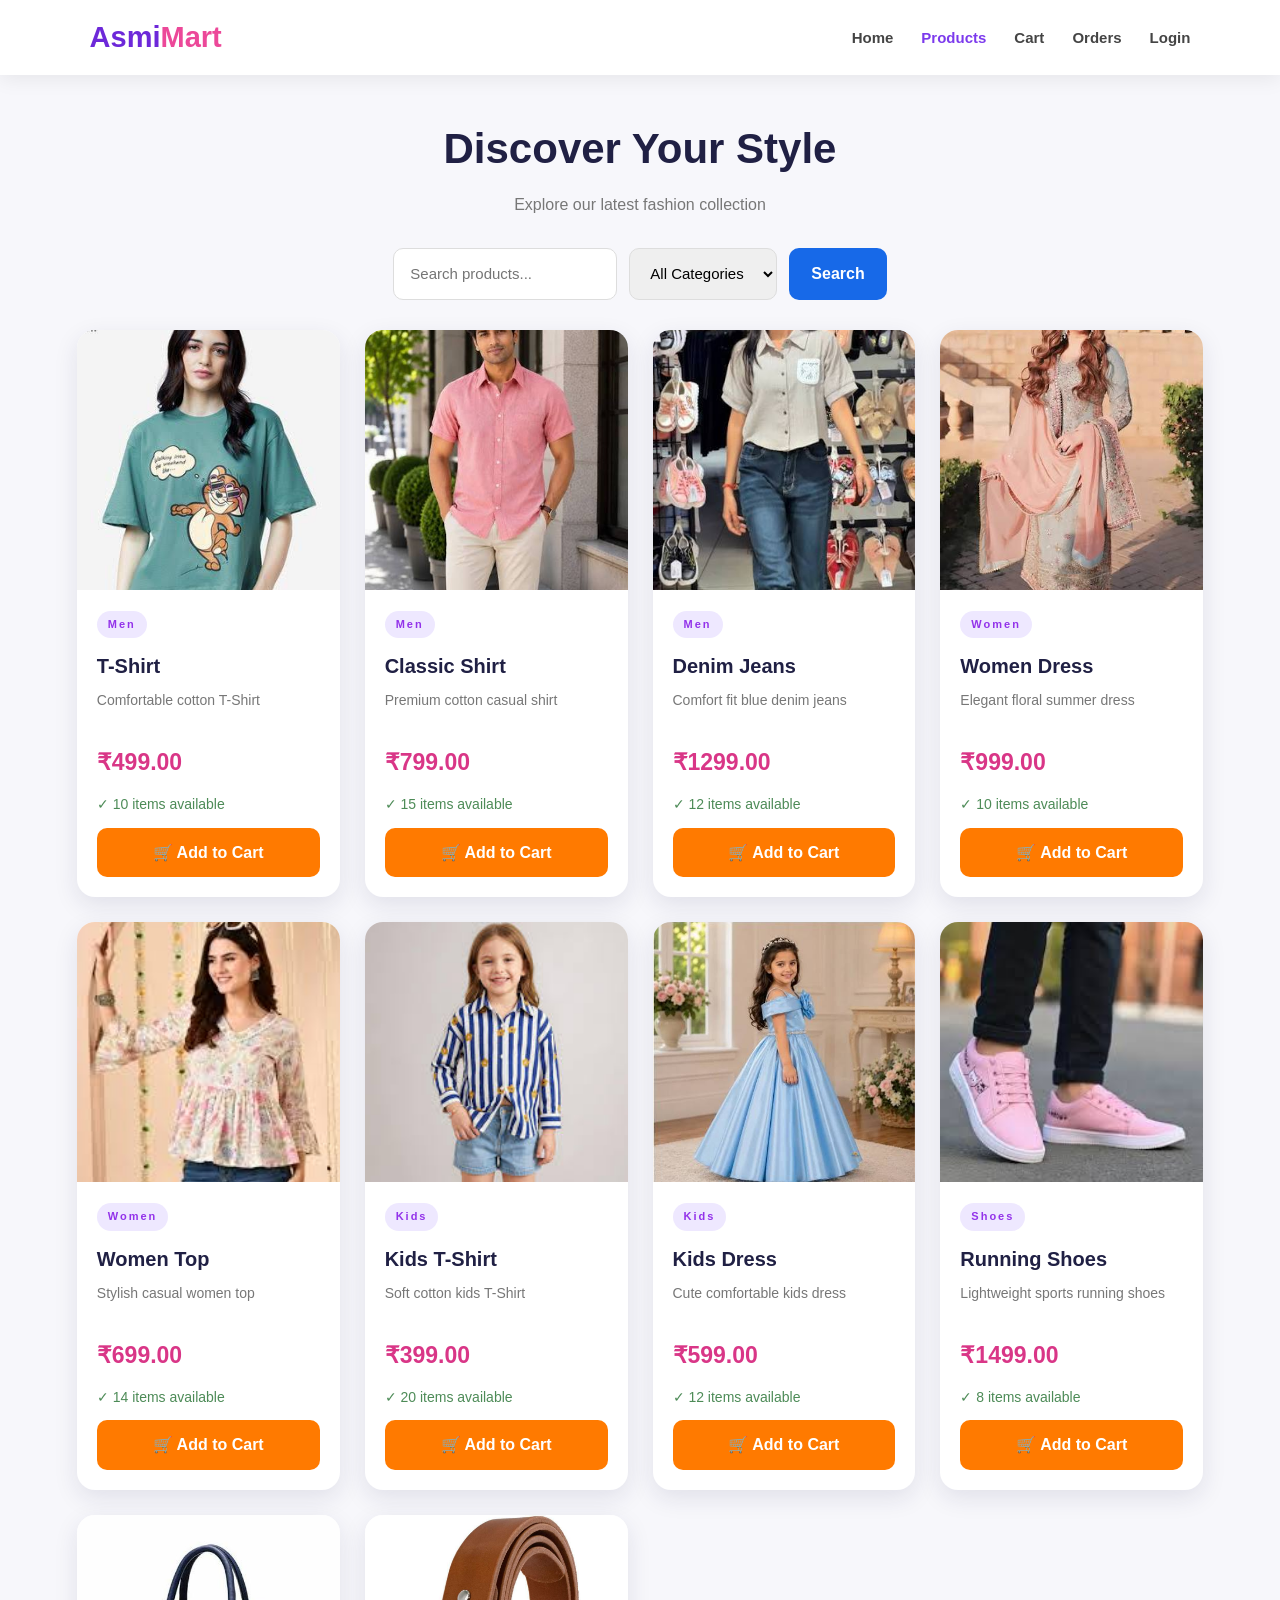
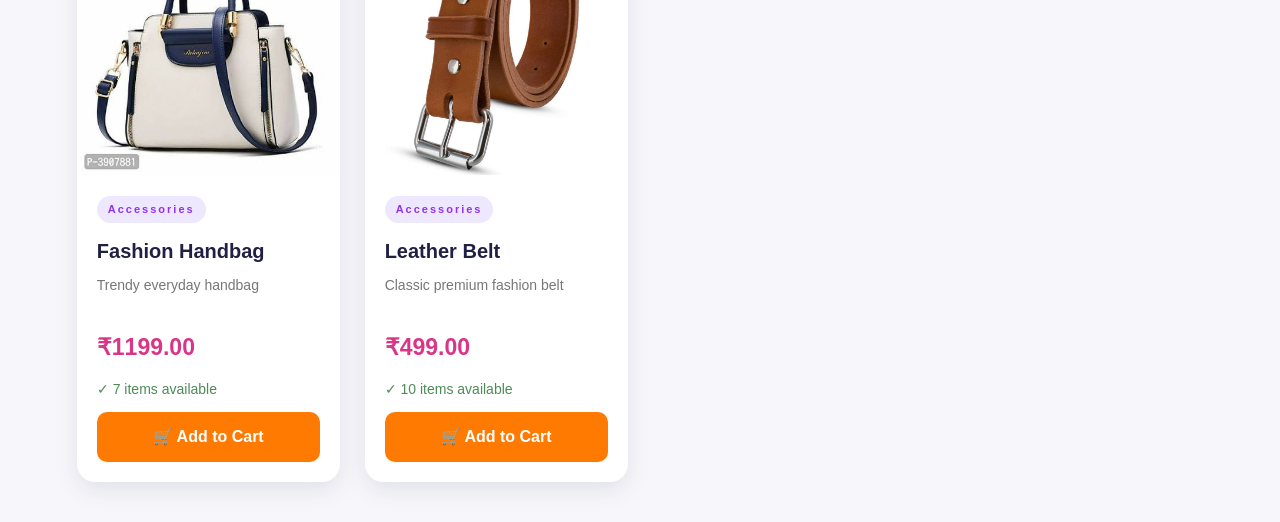
==== frontend/products.html @ b68ec271 "Initial capstone project" ====
<!DOCTYPE html>
<html lang="en">
<head>
<meta charset="UTF-8">
<meta name="viewport" content="width=device-width,initial-scale=1.0">
<title>AsmiMart - Products</title>
<link rel="stylesheet" href="style.css">
<link rel="stylesheet" href="ui/theme.css">

<style>
.shop-page{padding:40px 6%;background:#f7f7fb;min-height:100vh}
.shop-title{text-align:center;margin-bottom:30px}
.shop-title h1{font-size:42px;margin:0 0 10px;color:#202044}
.shop-title p{color:#777}
.filters{display:flex;justify-content:center;gap:12px;flex-wrap:wrap;margin-bottom:30px}
.filters input,.filters select{padding:13px 16px;border:1px solid #ddd;border-radius:10px;font-size:15px}
.filters button{padding:13px 22px;border:0;border-radius:10px;background:#1769e8;color:white;font-weight:bold;cursor:pointer}
.product-grid{display:grid;grid-template-columns:repeat(auto-fit,minmax(240px,1fr));gap:25px}
.product-card{background:white;border-radius:18px;overflow:hidden;box-shadow:0 8px 25px rgba(30,30,80,.1);transition:.25s}
.product-card:hover{transform:translateY(-5px)}
.product-img{height:260px;background:#f0f1f6;display:flex;align-items:center;justify-content:center;overflow:hidden}
.product-img img{width:100%;height:100%;object-fit:cover}
.product-info{padding:20px}
.badge{display:inline-block;padding:5px 11px;border-radius:20px;background:#eee8ff;color:#7048d8;font-size:12px;font-weight:bold}
.product-info h3{margin:12px 0 7px;color:#202044;font-size:20px}
.product-info p{color:#777;font-size:14px;min-height:40px}
.price{font-size:23px;font-weight:bold;color:#d93687;margin:12px 0}
.stock{color:#4d8b57;font-size:14px;margin-bottom:12px}
.cart-btn{width:100%;padding:12px;border:0;border-radius:10px;background:#ff7a00;color:white;font-weight:bold;cursor:pointer}
.cart-btn:hover{background:#e96800}
</style>
</head>

<body>

<header class="main-header">
<div class="logo">Asmi<span>Mart</span></div>

<nav class="main-nav">
<a href="home.html">Home</a>
<a href="products.html" class="active">Products</a>
<a href="cart.html">Cart</a>
<a href="orders.html">Orders</a>
<a href="index.html">Login</a>
</nav>
</header>

<main class="shop-page">

<div class="shop-title">
<h1>Discover Your Style</h1>
<p>Explore our latest fashion collection</p>
</div>

<div class="filters">
<input type="text" id="searchBox" placeholder="Search products..." onkeyup="filterProducts()">

<select id="categoryBox" onchange="filterProducts()">
<option value="">All Categories</option>
<option value="Men">Men</option>
<option value="Women">Women</option>
<option value="Kids">Kids</option>
<option value="Shoes">Shoes</option>
<option value="Accessories">Accessories</option>
</select>

<button onclick="filterProducts()">Search</button>
</div>

<div class="product-grid">

<div class="product-card" data-name="T-Shirt" data-category="Men">
<div class="product-img">
<img src="images/tshirt.png" alt="T-Shirt">
</div>
<div class="product-info">
<span class="badge">Men</span>
<h3>T-Shirt</h3>
<p>Comfortable cotton T-Shirt</p>
<div class="price">₹499.00</div>
<div class="stock">✓ 10 items available</div>
<form method="post" action="http://localhost:8080/fashionstore-backend/cart">
<input type="hidden" name="action" value="add">
<input type="hidden" name="productId" value="2">
<input type="hidden" name="quantity" value="1">
<button class="cart-btn" type="submit">🛒 Add to Cart</button>
</form>
</div>
</div>

<div class="product-card" data-name="Classic Shirt" data-category="Men">
<div class="product-img">
<img src="images/shirt.png" alt="Classic Shirt">
</div>
<div class="product-info">
<span class="badge">Men</span>
<h3>Classic Shirt</h3>
<p>Premium cotton casual shirt</p>
<div class="price">₹799.00</div>
<div class="stock">✓ 15 items available</div>
<form method="post" action="http://localhost:8080/fashionstore-backend/cart">
<input type="hidden" name="action" value="add">
<input type="hidden" name="productId" value="5">
<input type="hidden" name="quantity" value="1">
<button class="cart-btn" type="submit">🛒 Add to Cart</button>
</form>
</div>
</div>

<div class="product-card" data-name="Denim Jeans" data-category="Men">
<div class="product-img">
<img src="images/jeans.png" alt="Denim Jeans">
</div>
<div class="product-info">
<span class="badge">Men</span>
<h3>Denim Jeans</h3>
<p>Comfort fit blue denim jeans</p>
<div class="price">₹1299.00</div>
<div class="stock">✓ 12 items available</div>
<form method="post" action="http://localhost:8080/fashionstore-backend/cart">
<input type="hidden" name="action" value="add">
<input type="hidden" name="productId" value="6">
<input type="hidden" name="quantity" value="1">
<button class="cart-btn" type="submit">🛒 Add to Cart</button>
</form>
</div>
</div>

<div class="product-card" data-name="Women Dress" data-category="Women">
<div class="product-img">
<img src="images/womendress.png" alt="Women Dress">
</div>
<div class="product-info">
<span class="badge">Women</span>
<h3>Women Dress</h3>
<p>Elegant floral summer dress</p>
<div class="price">₹999.00</div>
<div class="stock">✓ 10 items available</div>
<form method="post" action="http://localhost:8080/fashionstore-backend/cart">
<input type="hidden" name="action" value="add">
<input type="hidden" name="productId" value="7">
<input type="hidden" name="quantity" value="1">
<button class="cart-btn" type="submit">🛒 Add to Cart</button>
</form>
</div>
</div>

<div class="product-card" data-name="Women Top" data-category="Women">
<div class="product-img">
<img src="images/womentop.png" alt="Women Top">
</div>
<div class="product-info">
<span class="badge">Women</span>
<h3>Women Top</h3>
<p>Stylish casual women top</p>
<div class="price">₹699.00</div>
<div class="stock">✓ 14 items available</div>
<form method="post" action="http://localhost:8080/fashionstore-backend/cart">
<input type="hidden" name="action" value="add">
<input type="hidden" name="productId" value="8">
<input type="hidden" name="quantity" value="1">
<button class="cart-btn" type="submit">🛒 Add to Cart</button>
</form>
</div>
</div>

<div class="product-card" data-name="Kids T-Shirt" data-category="Kids">
<div class="product-img">
<img src="images/kidstshirt.png" alt="Kids T-Shirt">
</div>
<div class="product-info">
<span class="badge">Kids</span>
<h3>Kids T-Shirt</h3>
<p>Soft cotton kids T-Shirt</p>
<div class="price">₹399.00</div>
<div class="stock">✓ 20 items available</div>
<form method="post" action="http://localhost:8080/fashionstore-backend/cart">
<input type="hidden" name="action" value="add">
<input type="hidden" name="productId" value="9">
<input type="hidden" name="quantity" value="1">
<button class="cart-btn" type="submit">🛒 Add to Cart</button>
</form>
</div>
</div>

<div class="product-card" data-name="Kids Dress" data-category="Kids">
<div class="product-img">
<img src="images/kidsdress.png" alt="Kids Dress">
</div>
<div class="product-info">
<span class="badge">Kids</span>
<h3>Kids Dress</h3>
<p>Cute comfortable kids dress</p>
<div class="price">₹599.00</div>
<div class="stock">✓ 12 items available</div>
<form method="post" action="http://localhost:8080/fashionstore-backend/cart">
<input type="hidden" name="action" value="add">
<input type="hidden" name="productId" value="10">
<input type="hidden" name="quantity" value="1">
<button class="cart-btn" type="submit">🛒 Add to Cart</button>
</form>
</div>
</div>

<div class="product-card" data-name="Running Shoes" data-category="Shoes">
<div class="product-img">
<img src="images/shoes.png" alt="Running Shoes">
</div>
<div class="product-info">
<span class="badge">Shoes</span>
<h3>Running Shoes</h3>
<p>Lightweight sports running shoes</p>
<div class="price">₹1499.00</div>
<div class="stock">✓ 8 items available</div>
<form method="post" action="http://localhost:8080/fashionstore-backend/cart">
<input type="hidden" name="action" value="add">
<input type="hidden" name="productId" value="11">
<input type="hidden" name="quantity" value="1">
<button class="cart-btn" type="submit">🛒 Add to Cart</button>
</form>
</div>
</div>

<div class="product-card" data-name="Fashion Handbag" data-category="Accessories">
<div class="product-img">
<img src="images/handbag.png" alt="Fashion Handbag">
</div>
<div class="product-info">
<span class="badge">Accessories</span>
<h3>Fashion Handbag</h3>
<p>Trendy everyday handbag</p>
<div class="price">₹1199.00</div>
<div class="stock">✓ 7 items available</div>
<form method="post" action="http://localhost:8080/fashionstore-backend/cart">
<input type="hidden" name="action" value="add">
<input type="hidden" name="productId" value="12">
<input type="hidden" name="quantity" value="1">
<button class="cart-btn" type="submit">🛒 Add to Cart</button>
</form>
</div>
</div>

<div class="product-card" data-name="Leather Belt" data-category="Accessories">
<div class="product-img">
<img src="images/belt.png" alt="Leather Belt">
</div>
<div class="product-info">
<span class="badge">Accessories</span>
<h3>Leather Belt</h3>
<p>Classic premium fashion belt</p>
<div class="price">₹499.00</div>
<div class="stock">✓ 10 items available</div>
<form method="post" action="http://localhost:8080/fashionstore-backend/cart">
<input type="hidden" name="action" value="add">
<input type="hidden" name="productId" value="13">
<input type="hidden" name="quantity" value="1">
<button class="cart-btn" type="submit">🛒 Add to Cart</button>
</form>
</div>
</div>

</div>
</main>
<script>
function filterProducts(){
    let s=document.getElementById("searchBox").value.toLowerCase();
    let c=document.getElementById("categoryBox").value;

    document.querySelectorAll(".product-card").forEach(card=>{
        let name=card.dataset.name.toLowerCase();
        let cat=card.dataset.category;

        card.style.display=
            name.includes(s) && (!c || cat===c)
            ? "block" : "none";
    });
}

window.onload=function(){
    let c=new URLSearchParams(location.search).get("category");

    if(c){
        document.getElementById("categoryBox").value=c;
        filterProducts();
    }
};
</script>


</body>
</html>
---- frontend/style.css ----
*{margin:0;padding:0;box-sizing:border-box}
html{scroll-behavior:smooth}
body{font-family:"Segoe UI",Arial,sans-serif;color:#222;background:#f8f7fc;line-height:1.6}
a{text-decoration:none}
button,input,select,textarea{font-family:inherit}

.asmi-login-page{min-height:100vh;display:flex;align-items:center;justify-content:center;padding:25px;background:linear-gradient(135deg,#f4f1ff,#fff1f8)}
.asmi-login-wrapper{width:100%;max-width:1100px;min-height:650px;display:flex;background:#fff;border-radius:30px;overflow:hidden;box-shadow:0 25px 70px rgba(65,35,100,.16)}
.asmi-login-section{width:50%;padding:55px 65px;display:flex;flex-direction:column;justify-content:center;background:#fff}
.asmi-login-logo{font-size:34px;font-weight:800;color:#6d28d9;margin-bottom:18px}
.asmi-login-logo span{color:#ec4899}
.asmi-login-title{font-size:34px;color:#222;margin-bottom:5px}
.asmi-login-subtitle{color:#999;font-size:14px;margin-bottom:25px}
.asmi-google-button{width:100%;height:48px;border:1px solid #e5e5e5;border-radius:8px;background:#fff;color:#444;font-size:14px;font-weight:600;display:flex;align-items:center;justify-content:center;gap:12px;cursor:pointer}
.asmi-google-button:hover{background:#fafafa;border-color:#cfc4ff}
.google-letter{color:#4285f4;font-size:20px;font-weight:800}
.asmi-divider{width:100%;display:flex;align-items:center;gap:12px;margin:24px 0}
.asmi-divider span{flex:1;height:1px;background:#eee}
.asmi-divider p{color:#aaa;font-size:12px}
.asmi-login-form{width:100%}
.asmi-login-form>label{display:block;color:#444;font-size:13px;font-weight:600;margin-top:15px;margin-bottom:7px}
.asmi-login-form>input{width:100%;height:48px;padding:12px 15px;border:1px solid #e4dfeb;border-radius:8px;background:#fafafa;outline:none;font-size:14px}
.asmi-login-form>input:focus{background:#fff;border-color:#8b5cf6;box-shadow:0 0 0 3px rgba(139,92,246,.1)}
.asmi-login-options{display:flex;align-items:center;justify-content:space-between;margin-top:15px;font-size:12px}
.remember-option{display:flex;align-items:center;gap:7px;color:#888;cursor:pointer}
.remember-option input{width:15px;height:15px;accent-color:#6d28d9}
.forgot-password{color:#6d28d9;font-weight:600}
.forgot-password:hover{color:#ec4899}
.asmi-login-button{width:100%;height:50px;margin-top:25px;border:0;border-radius:9px;background:linear-gradient(90deg,#635bff,#8b5cf6);color:#fff;font-size:15px;font-weight:700;cursor:pointer;box-shadow:0 8px 20px rgba(99,91,255,.25);transition:.3s}
.asmi-login-button:hover{transform:translateY(-2px)}
.asmi-register-text{text-align:center;color:#999;font-size:13px;margin-top:22px}
.asmi-register-text a{color:#6d28d9;font-weight:700}
.asmi-register-text a:hover{color:#ec4899}

.asmi-login-art{width:50%;position:relative;overflow:hidden;background:linear-gradient(145deg,#fff,#faf8ff);display:flex;align-items:center;justify-content:center}
.art-shape{position:absolute;opacity:.9}
.shape-purple-top{width:190px;height:190px;top:-75px;left:-65px;border-radius:0 0 100% 0;background:#b9aaf4}
.shape-pink-top{width:100px;height:100px;top:40px;right:80px;border-radius:50%;background:#e5a5ec}
.shape-orange-top{width:150px;height:150px;top:-60px;right:-30px;border-radius:50%;background:#ff9a76}
.shape-purple-right{width:120px;height:150px;top:130px;right:-45px;border-radius:70% 0 0 70%;background:#c5b1ec}
.shape-pink-bottom{width:120px;height:215px;bottom:-45px;left:75px;border-radius:60% 40% 40% 60%;background:linear-gradient(150deg,#ff8bae,#ee3b68);transform:rotate(-15deg)}
.shape-blue-bottom{width:170px;height:105px;bottom:5px;left:210px;border-radius:60% 40% 60% 40%;background:#76cedd;transform:rotate(-35deg)}
.art-dots{position:absolute;width:110px;height:80px;right:100px;top:220px;background-image:radial-gradient(#d8d8d8 1.5px,transparent 1.5px);background-size:10px 10px}
.asmi-art-content{position:relative;z-index:5;max-width:430px;padding:20px;text-align:center}
.art-small-title{color:#8b5cf6;font-size:13px;font-weight:800;letter-spacing:4px;margin-bottom:18px}
.asmi-art-content h2{color:#19151f;font-size:42px;line-height:1.15;font-weight:700;margin-bottom:20px}
.asmi-art-content h2 span{color:#ec4899}
.art-description{color:#888;font-size:15px;line-height:1.7}
.mini-fashion-card{position:absolute;z-index:6;right:45px;bottom:55px;width:125px;height:155px;border-radius:20px;background:linear-gradient(145deg,#6d28d9,#ec4899);color:#fff;display:flex;flex-direction:column;align-items:center;justify-content:center;transform:rotate(8deg);box-shadow:0 15px 30px rgba(70,40,120,.22)}
.mini-fashion-card span{font-size:10px;letter-spacing:3px}
.mini-fashion-card strong{font-size:24px}
.mini-fashion-card small{font-size:9px;letter-spacing:2px}

.main-header{width:100%;min-height:75px;padding:0 7%;background:#fff;display:flex;align-items:center;justify-content:space-between;position:sticky;top:0;z-index:1000;box-shadow:0 3px 20px rgba(0,0,0,.08)}
.main-header .logo{font-size:29px;font-weight:800;color:#6d28d9}
.main-header .logo span{color:#ec4899}
.main-nav{display:flex;align-items:center;gap:28px}
.main-nav a{color:#444;font-size:15px;font-weight:600}
.main-nav a:hover,.main-nav a.active{color:#7c3aed}

.hero-section{min-height:570px;padding:70px 8%;display:flex;align-items:center;justify-content:space-between;background:linear-gradient(135deg,#f3e8ff,#fce7f3);overflow:hidden}
.hero-content{width:52%;max-width:650px}
.hero-small-title{color:#9333ea;font-size:13px;font-weight:800;letter-spacing:3px;margin-bottom:18px}
.hero-content h1{color:#241438;font-size:58px;line-height:1.08;margin-bottom:22px}
.hero-content h1 span{display:block;color:#8b5cf6}
.hero-description{max-width:550px;color:#666;font-size:18px;line-height:1.7;margin-bottom:30px}
.hero-button{display:inline-block;padding:14px 32px;border-radius:30px;background:linear-gradient(135deg,#6d28d9,#ec4899);color:#fff;font-weight:700;box-shadow:0 8px 20px rgba(109,40,217,.25)}
.hero-button:hover{transform:translateY(-3px)}

.hero-fashion{width:42%;min-height:400px;position:relative;display:flex;align-items:center;justify-content:center}
.fashion-circle{position:absolute;border-radius:50%}
.circle-one{width:350px;height:350px;right:30px;background:#ddd6fe}
.circle-two{width:230px;height:230px;left:30px;bottom:20px;background:#fbcfe8}
.fashion-card{position:relative;z-index:2;width:260px;height:330px;border-radius:25px;background:linear-gradient(160deg,#6d28d9,#ec4899);display:flex;flex-direction:column;align-items:center;justify-content:center;color:#fff;box-shadow:0 25px 50px rgba(70,40,120,.25);transform:rotate(5deg)}
.fashion-card span{font-size:25px;letter-spacing:6px}
.fashion-card strong{font-size:42px}
.fashion-card small{margin-top:18px;letter-spacing:3px}

.section-heading{text-align:center;margin-bottom:40px}
.section-heading p{color:#9333ea;font-size:12px;font-weight:800;letter-spacing:3px;margin-bottom:8px}
.section-heading h2{color:#27163b;font-size:36px;margin-bottom:8px}
.section-heading span{color:#777;font-size:15px}

.category-section{padding:80px 7%;background:#fff}
.category-grid{max-width:1150px;margin:auto;display:grid;grid-template-columns:repeat(3,1fr);gap:25px}
.category-card{min-height:260px;padding:30px;border-radius:22px;background:#faf9ff;border:1px solid #eee8ff;transition:.3s}
.category-card:hover{transform:translateY(-7px);box-shadow:0 15px 35px rgba(50,30,90,.12)}
.category-icon{width:55px;height:55px;border-radius:15px;display:flex;align-items:center;justify-content:center;background:linear-gradient(135deg,#6d28d9,#ec4899);color:#fff;font-size:22px;font-weight:800;margin-bottom:25px}
.category-card h3{color:#30203f;font-size:21px;margin-bottom:8px}
.category-card p{color:#777;margin-bottom:18px}
.category-card a{color:#7c3aed;font-weight:700}

.featured-section{padding:80px 7%;background:#f8f7fc}
.featured-grid{max-width:1150px;margin:auto;display:grid;grid-template-columns:repeat(3,1fr);gap:25px}
.featured-card{background:#fff;border-radius:20px;overflow:hidden;box-shadow:0 8px 25px rgba(50,30,90,.07);transition:.3s}
.featured-card:hover{transform:translateY(-6px)}
.product-placeholder{height:230px;display:flex;align-items:center;justify-content:center;font-size:90px;background:linear-gradient(135deg,#ede9fe,#fce7f3)}
.product-info{padding:25px}
.product-info span{color:#9333ea;font-size:11px;font-weight:800;letter-spacing:2px}
.product-info h3{color:#2d1b3d;font-size:21px;margin:8px 0}
.product-info p{color:#777;margin-bottom:15px}
.product-info a{color:#7c3aed;font-weight:700}

.offer-section{margin:30px 7%;padding:65px;border-radius:25px;background:linear-gradient(135deg,#5b21b6,#db2777);color:#fff;text-align:center}
.offer-content p{font-size:12px;font-weight:800;letter-spacing:3px;margin-bottom:12px}
.offer-content h2{color:#fff;font-size:38px;margin-bottom:12px}
.offer-content span{display:block;color:rgba(255,255,255,.9);margin-bottom:25px}
.offer-button{display:inline-block;padding:12px 27px;border-radius:25px;background:#fff;color:#6d28d9;font-weight:700}

.quick-section{padding:70px 7%;display:grid;grid-template-columns:repeat(4,1fr);gap:20px;background:#fff}
.quick-card{padding:25px;border-radius:16px;background:#faf9ff;border:1px solid #eee8ff}
.quick-card h3{color:#6d28d9;font-size:17px;margin-bottom:8px}
.quick-card p{color:#777;font-size:14px}
.quick-card a{display:inline-block;margin-top:10px;color:#ec4899;font-weight:700;font-size:13px}

.main-footer{background:#21152f;color:#fff;padding:50px 7% 25px}
.footer-brand h2{color:#fff;font-size:28px;margin-bottom:8px}
.footer-brand h2 span{color:#ec4899}
.footer-brand p{color:#cfc6d8}
.footer-links{display:flex;gap:25px;margin:30px 0}
.footer-links a{color:#ddd;font-size:14px}
.footer-bottom{border-top:1px solid #40334b;padding-top:20px;color:#aaa;font-size:13px}

@media(max-width:900px){
.asmi-login-wrapper{max-width:760px}
.asmi-login-section{padding:45px}
.hero-section{padding:55px 6%}
.hero-content h1{font-size:44px}
.category-grid,.featured-grid{grid-template-columns:1fr 1fr}
.quick-section{grid-template-columns:1fr 1fr}
}

@media(max-width:650px){
.asmi-login-page{padding:15px}
.asmi-login-wrapper{flex-direction:column;min-height:auto}
.asmi-login-section,.asmi-login-art{width:100%}
.asmi-login-section{padding:35px 25px}
.asmi-login-art{min-height:430px}
.asmi-art-content h2{font-size:32px}
.main-header{padding:18px;flex-direction:column;gap:15px}
.main-nav{flex-wrap:wrap;justify-content:center;gap:12px}
.hero-section{min-height:auto;flex-direction:column;text-align:center;padding:55px 20px}
.hero-content{width:100%}
.hero-content h1{font-size:38px}
.hero-description{font-size:16px}
.hero-fashion{width:100%;margin-top:40px}
.category-grid,.featured-grid,.quick-section{grid-template-columns:1fr}
.category-section,.featured-section{padding:60px 20px}
.offer-section{margin:20px;padding:45px 20px}
.offer-content h2{font-size:30px}
.footer-links{flex-wrap:wrap}
}
---- frontend/ui/theme.css ----
:root{
--primary:#7c3aed;
--secondary:#ec4899;
--accent:#f97316;
--dark:#18181b;
--text:#27272a;
--muted:#71717a;
--light:#fafafa;
--white:#ffffff;
--border:#e4e4e7;
--shadow:0 10px 30px rgba(0,0,0,.08);
--radius:16px;
}

*{
box-sizing:border-box;
margin:0;
padding:0;
}

body{
font-family:Arial,Helvetica,sans-serif;
background:var(--light);
color:var(--text);
}

a{
text-decoration:none;
color:inherit;
}

button,
input,
select,
textarea{
font:inherit;
}

button{
cursor:pointer;
border:0;
}

.asmi-container{
width:min(1200px,92%);
margin:auto;
}

.asmi-header{
background:var(--white);
border-bottom:1px solid var(--border);
position:sticky;
top:0;
z-index:100;
}

.asmi-nav{
min-height:72px;
display:flex;
align-items:center;
justify-content:space-between;
gap:25px;
}

.asmi-logo{
font-size:28px;
font-weight:800;
color:var(--primary);
}

.asmi-logo span{
color:var(--secondary);
}

.asmi-menu{
display:flex;
align-items:center;
gap:25px;
}

.asmi-menu a{
font-weight:600;
color:var(--text);
transition:.2s;
}

.asmi-menu a:hover{
color:var(--primary);
}

.asmi-btn{
display:inline-flex;
align-items:center;
justify-content:center;
padding:12px 22px;
border-radius:10px;
font-weight:700;
transition:.2s;
}

.asmi-btn-primary{
background:linear-gradient(135deg,var(--primary),var(--secondary));
color:white;
box-shadow:0 6px 18px rgba(124,58,237,.25);
}

.asmi-btn-primary:hover{
transform:translateY(-2px);
}

.asmi-btn-orange{
background:var(--accent);
color:white;
}

.asmi-hero{
padding:80px 0;
background:linear-gradient(135deg,#f5f3ff,#fdf2f8,#fff7ed);
}

.asmi-hero-grid{
display:grid;
grid-template-columns:1.1fr .9fr;
gap:50px;
align-items:center;
}

.asmi-hero h1{
font-size:56px;
line-height:1.05;
margin-bottom:20px;
}

.asmi-hero h1 span{
color:var(--primary);
}

.asmi-hero p{
font-size:18px;
line-height:1.7;
color:var(--muted);
margin-bottom:28px;
}

.asmi-hero-card{
min-height:350px;
border-radius:28px;
background:linear-gradient(135deg,var(--primary),var(--secondary),var(--accent));
display:flex;
align-items:center;
justify-content:center;
color:white;
box-shadow:var(--shadow);
}

.asmi-section{
padding:65px 0;
}

.asmi-section-title{
text-align:center;
margin-bottom:35px;
}

.asmi-section-title h2{
font-size:36px;
margin-bottom:10px;
}

.asmi-section-title p{
color:var(--muted);
}

.asmi-products{
display:grid;
grid-template-columns:repeat(4,1fr);
gap:24px;
}

.asmi-product-card{
background:white;
border:1px solid var(--border);
border-radius:var(--radius);
overflow:hidden;
box-shadow:var(--shadow);
transition:.25s;
}

.asmi-product-card:hover{
transform:translateY(-6px);
}

.asmi-product-image{
height:220px;
background:linear-gradient(135deg,#ede9fe,#fce7f3);
display:flex;
align-items:center;
justify-content:center;
font-size:55px;
}

.asmi-product-info{
padding:20px;
}

.asmi-product-info h3{
font-size:19px;
margin-bottom:8px;
}

.asmi-product-info p{
color:var(--muted);
font-size:14px;
margin-bottom:12px;
}

.asmi-price{
font-size:21px;
font-weight:800;
color:var(--primary);
margin-bottom:15px;
}

.asmi-form-box{
width:min(500px,92%);
margin:50px auto;
background:white;
padding:35px;
border-radius:20px;
box-shadow:var(--shadow);
border:1px solid var(--border);
}

.asmi-form-box h1{
text-align:center;
margin-bottom:25px;
}

.asmi-form-group{
margin-bottom:18px;
}

.asmi-form-group label{
display:block;
font-weight:700;
margin-bottom:7px;
}

.asmi-form-group input,
.asmi-form-group select,
.asmi-form-group textarea{
width:100%;
padding:13px;
border:1px solid var(--border);
border-radius:10px;
outline:none;
}

.asmi-form-group input:focus,
.asmi-form-group select:focus,
.asmi-form-group textarea:focus{
border-color:var(--primary);
box-shadow:0 0 0 3px rgba(124,58,237,.1);
}

.asmi-footer{
background:var(--dark);
color:white;
padding:35px 0;
margin-top:50px;
}

.asmi-footer-content{
display:flex;
justify-content:space-between;
gap:20px;
}

@media(max-width:900px){
.asmi-hero-grid{
grid-template-columns:1fr;
}

.asmi-products{
grid-template-columns:repeat(2,1fr);
}

.asmi-menu{
gap:12px;
}
}

@media(max-width:600px){
.asmi-nav{
flex-direction:column;
padding:18px 0;
}

.asmi-menu{
flex-wrap:wrap;
justify-content:center;
}

.asmi-hero{
padding:55px 0;
}

.asmi-hero h1{
font-size:40px;
}

.asmi-products{
grid-template-columns:1fr;
}

.asmi-footer-content{
flex-direction:column;
}
}
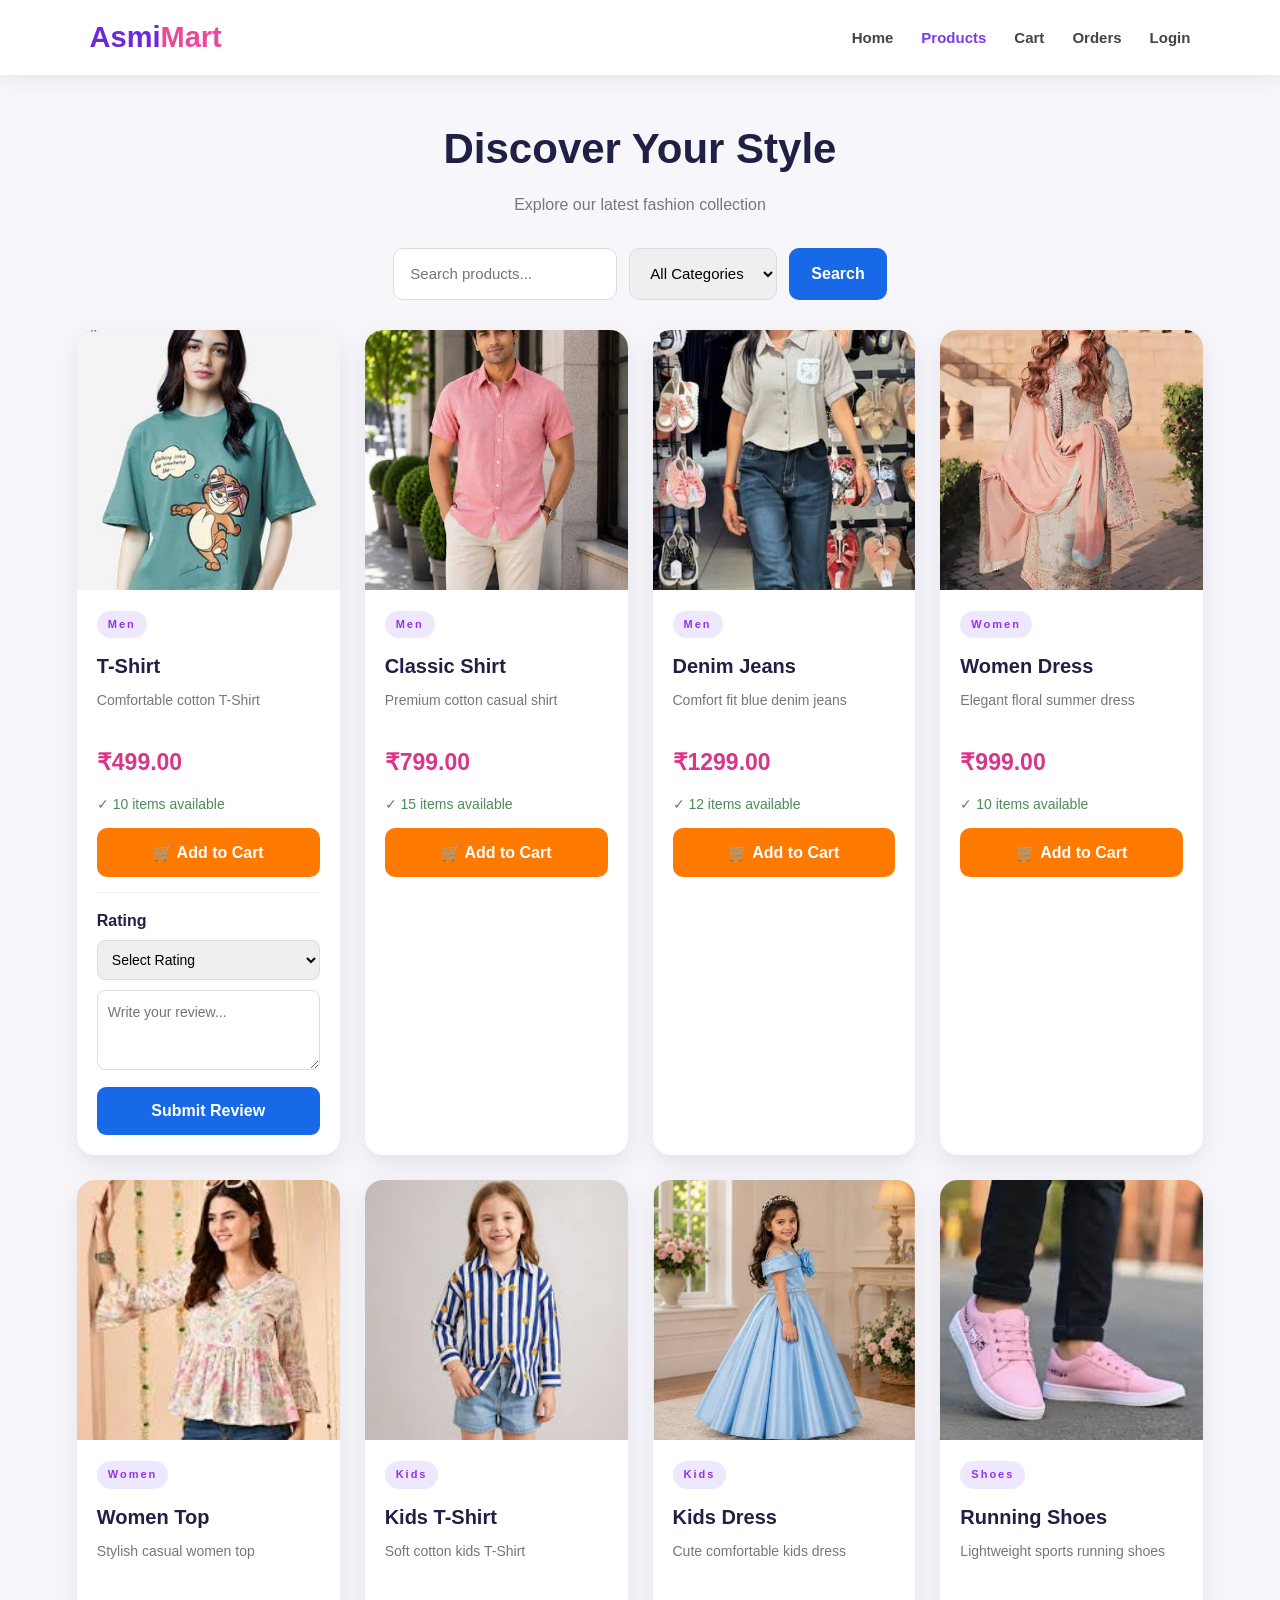
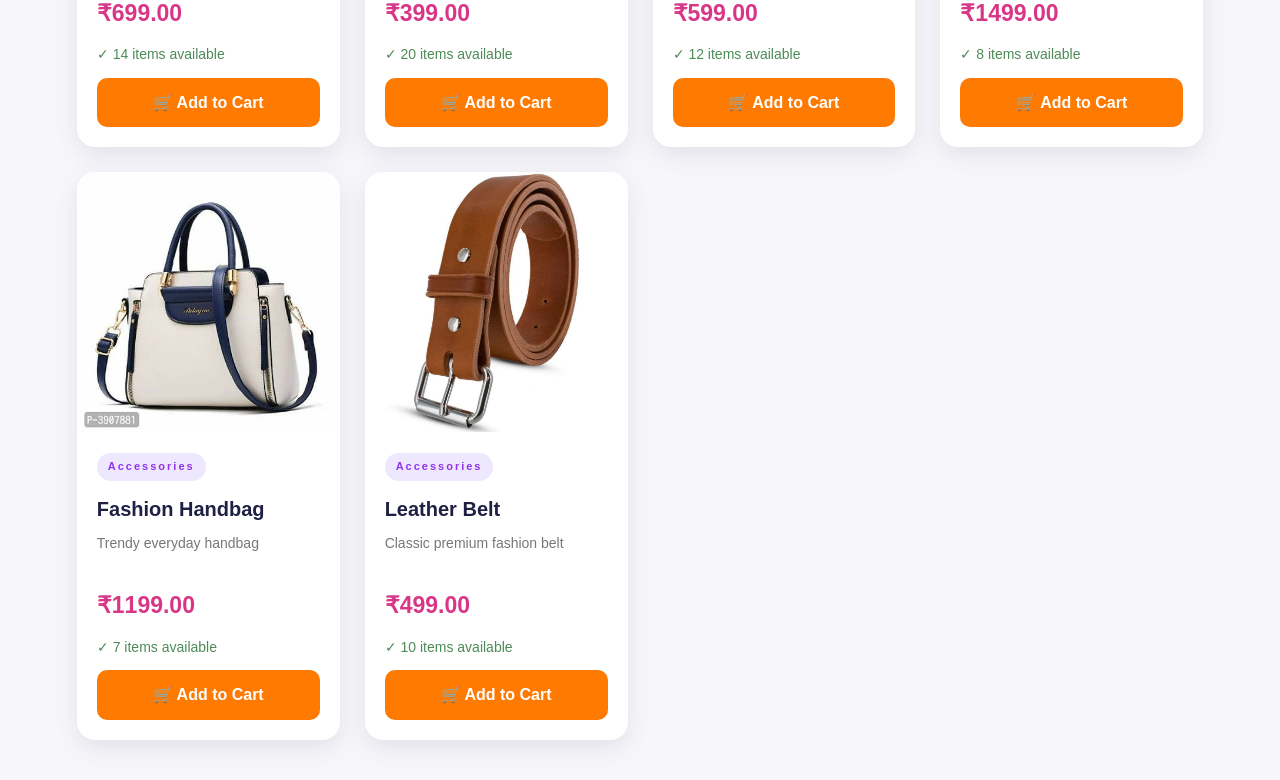
==== commit 8c25a851: "Update product page" ====
--- a/frontend/products.html
+++ b/frontend/products.html
@@ -4,288 +4,1151 @@
 <meta charset="UTF-8">
 <meta name="viewport" content="width=device-width,initial-scale=1.0">
 <title>AsmiMart - Products</title>
+
 <link rel="stylesheet" href="style.css">
 <link rel="stylesheet" href="ui/theme.css">
 
 <style>
-.shop-page{padding:40px 6%;background:#f7f7fb;min-height:100vh}
-.shop-title{text-align:center;margin-bottom:30px}
-.shop-title h1{font-size:42px;margin:0 0 10px;color:#202044}
-.shop-title p{color:#777}
-.filters{display:flex;justify-content:center;gap:12px;flex-wrap:wrap;margin-bottom:30px}
-.filters input,.filters select{padding:13px 16px;border:1px solid #ddd;border-radius:10px;font-size:15px}
-.filters button{padding:13px 22px;border:0;border-radius:10px;background:#1769e8;color:white;font-weight:bold;cursor:pointer}
-.product-grid{display:grid;grid-template-columns:repeat(auto-fit,minmax(240px,1fr));gap:25px}
-.product-card{background:white;border-radius:18px;overflow:hidden;box-shadow:0 8px 25px rgba(30,30,80,.1);transition:.25s}
-.product-card:hover{transform:translateY(-5px)}
-.product-img{height:260px;background:#f0f1f6;display:flex;align-items:center;justify-content:center;overflow:hidden}
-.product-img img{width:100%;height:100%;object-fit:cover}
-.product-info{padding:20px}
-.badge{display:inline-block;padding:5px 11px;border-radius:20px;background:#eee8ff;color:#7048d8;font-size:12px;font-weight:bold}
-.product-info h3{margin:12px 0 7px;color:#202044;font-size:20px}
-.product-info p{color:#777;font-size:14px;min-height:40px}
-.price{font-size:23px;font-weight:bold;color:#d93687;margin:12px 0}
-.stock{color:#4d8b57;font-size:14px;margin-bottom:12px}
-.cart-btn{width:100%;padding:12px;border:0;border-radius:10px;background:#ff7a00;color:white;font-weight:bold;cursor:pointer}
-.cart-btn:hover{background:#e96800}
+.shop-page{
+    padding:40px 6%;
+    background:#f7f7fb;
+    min-height:100vh
+}
+
+.shop-title{
+    text-align:center;
+    margin-bottom:30px
+}
+
+.shop-title h1{
+    font-size:42px;
+    margin:0 0 10px;
+    color:#202044
+}
+
+.shop-title p{
+    color:#777
+}
+
+.filters{
+    display:flex;
+    justify-content:center;
+    gap:12px;
+    flex-wrap:wrap;
+    margin-bottom:30px
+}
+
+.filters input,
+.filters select{
+    padding:13px 16px;
+    border:1px solid #ddd;
+    border-radius:10px;
+    font-size:15px
+}
+
+.filters button{
+    padding:13px 22px;
+    border:0;
+    border-radius:10px;
+    background:#1769e8;
+    color:white;
+    font-weight:bold;
+    cursor:pointer
+}
+
+.product-grid{
+    display:grid;
+    grid-template-columns:repeat(auto-fit,minmax(240px,1fr));
+    gap:25px
+}
+
+.product-card{
+    background:white;
+    border-radius:18px;
+    overflow:hidden;
+    box-shadow:0 8px 25px rgba(30,30,80,.1);
+    transition:.25s
+}
+
+.product-card:hover{
+    transform:translateY(-5px)
+}
+
+.product-img{
+    height:260px;
+    background:#f0f1f6;
+    display:flex;
+    align-items:center;
+    justify-content:center;
+    overflow:hidden
+}
+
+.product-img img{
+    width:100%;
+    height:100%;
+    object-fit:cover
+}
+
+.product-info{
+    padding:20px
+}
+
+.badge{
+    display:inline-block;
+    padding:5px 11px;
+    border-radius:20px;
+    background:#eee8ff;
+    color:#7048d8;
+    font-size:12px;
+    font-weight:bold
+}
+
+.product-info h3{
+    margin:12px 0 7px;
+    color:#202044;
+    font-size:20px
+}
+
+.product-info p{
+    color:#777;
+    font-size:14px;
+    min-height:40px
+}
+
+.price{
+    font-size:23px;
+    font-weight:bold;
+    color:#d93687;
+    margin:12px 0
+}
+
+.stock{
+    color:#4d8b57;
+    font-size:14px;
+    margin-bottom:12px
+}
+
+.cart-btn{
+    width:100%;
+    padding:12px;
+    border:0;
+    border-radius:10px;
+    background:#ff7a00;
+    color:white;
+    font-weight:bold;
+    cursor:pointer
+}
+
+.cart-btn:hover{
+    background:#e96800
+}
+
+/* Review Form */
+.review-form{
+    margin-top:15px;
+    padding-top:15px;
+    border-top:1px solid #eee
+}
+
+.review-form label{
+    display:block;
+    margin-bottom:6px;
+    font-weight:bold;
+    color:#202044
+}
+
+.review-form select,
+.review-form textarea{
+    width:100%;
+    box-sizing:border-box;
+    padding:10px;
+    margin-bottom:10px;
+    border:1px solid #ddd;
+    border-radius:8px;
+    font-size:14px
+}
+
+.review-form textarea{
+    min-height:80px;
+    resize:vertical
+}
+
+.review-btn{
+    width:100%;
+    padding:11px;
+    border:0;
+    border-radius:9px;
+    background:#1769e8;
+    color:white;
+    font-weight:bold;
+    cursor:pointer
+}
+
+.review-btn:hover{
+    background:#0f55c7
+}
 </style>
 </head>
 
 <body>
 
 <header class="main-header">
-<div class="logo">Asmi<span>Mart</span></div>
+
+<div class="logo">
+    Asmi<span>Mart</span>
+</div>
 
 <nav class="main-nav">
-<a href="home.html">Home</a>
-<a href="products.html" class="active">Products</a>
-<a href="cart.html">Cart</a>
-<a href="orders.html">Orders</a>
-<a href="index.html">Login</a>
+    <a href="home.html">Home</a>
+    <a href="products.html" class="active">Products</a>
+    <a href="cart.html">Cart</a>
+    <a href="orders.html">Orders</a>
+    <a href="index.html">Login</a>
 </nav>
+
 </header>
 
+
 <main class="shop-page">
 
 <div class="shop-title">
-<h1>Discover Your Style</h1>
-<p>Explore our latest fashion collection</p>
-</div>
+
+    <h1>Discover Your Style</h1>
+
+    <p>
+        Explore our latest fashion collection
+    </p>
+
+</div>
+
 
 <div class="filters">
-<input type="text" id="searchBox" placeholder="Search products..." onkeyup="filterProducts()">
-
-<select id="categoryBox" onchange="filterProducts()">
-<option value="">All Categories</option>
-<option value="Men">Men</option>
-<option value="Women">Women</option>
-<option value="Kids">Kids</option>
-<option value="Shoes">Shoes</option>
-<option value="Accessories">Accessories</option>
-</select>
-
-<button onclick="filterProducts()">Search</button>
-</div>
+
+    <input
+        type="text"
+        id="searchBox"
+        placeholder="Search products..."
+        onkeyup="filterProducts()"
+    >
+
+    <select
+        id="categoryBox"
+        onchange="filterProducts()"
+    >
+
+        <option value="">All Categories</option>
+        <option value="Men">Men</option>
+        <option value="Women">Women</option>
+        <option value="Kids">Kids</option>
+        <option value="Shoes">Shoes</option>
+        <option value="Accessories">Accessories</option>
+
+    </select>
+
+    <button onclick="filterProducts()">
+        Search
+    </button>
+
+</div>
+
 
 <div class="product-grid">
 
-<div class="product-card" data-name="T-Shirt" data-category="Men">
-<div class="product-img">
-<img src="images/tshirt.png" alt="T-Shirt">
-</div>
-<div class="product-info">
-<span class="badge">Men</span>
-<h3>T-Shirt</h3>
-<p>Comfortable cotton T-Shirt</p>
-<div class="price">₹499.00</div>
-<div class="stock">✓ 10 items available</div>
-<form method="post" action="http://localhost:8080/fashionstore-backend/cart">
-<input type="hidden" name="action" value="add">
-<input type="hidden" name="productId" value="2">
-<input type="hidden" name="quantity" value="1">
-<button class="cart-btn" type="submit">🛒 Add to Cart</button>
-</form>
-</div>
-</div>
-
-<div class="product-card" data-name="Classic Shirt" data-category="Men">
-<div class="product-img">
-<img src="images/shirt.png" alt="Classic Shirt">
-</div>
-<div class="product-info">
-<span class="badge">Men</span>
-<h3>Classic Shirt</h3>
-<p>Premium cotton casual shirt</p>
-<div class="price">₹799.00</div>
-<div class="stock">✓ 15 items available</div>
-<form method="post" action="http://localhost:8080/fashionstore-backend/cart">
-<input type="hidden" name="action" value="add">
-<input type="hidden" name="productId" value="5">
-<input type="hidden" name="quantity" value="1">
-<button class="cart-btn" type="submit">🛒 Add to Cart</button>
-</form>
-</div>
-</div>
-
-<div class="product-card" data-name="Denim Jeans" data-category="Men">
-<div class="product-img">
-<img src="images/jeans.png" alt="Denim Jeans">
-</div>
-<div class="product-info">
-<span class="badge">Men</span>
-<h3>Denim Jeans</h3>
-<p>Comfort fit blue denim jeans</p>
-<div class="price">₹1299.00</div>
-<div class="stock">✓ 12 items available</div>
-<form method="post" action="http://localhost:8080/fashionstore-backend/cart">
-<input type="hidden" name="action" value="add">
-<input type="hidden" name="productId" value="6">
-<input type="hidden" name="quantity" value="1">
-<button class="cart-btn" type="submit">🛒 Add to Cart</button>
-</form>
-</div>
-</div>
-
-<div class="product-card" data-name="Women Dress" data-category="Women">
-<div class="product-img">
-<img src="images/womendress.png" alt="Women Dress">
-</div>
-<div class="product-info">
-<span class="badge">Women</span>
-<h3>Women Dress</h3>
-<p>Elegant floral summer dress</p>
-<div class="price">₹999.00</div>
-<div class="stock">✓ 10 items available</div>
-<form method="post" action="http://localhost:8080/fashionstore-backend/cart">
-<input type="hidden" name="action" value="add">
-<input type="hidden" name="productId" value="7">
-<input type="hidden" name="quantity" value="1">
-<button class="cart-btn" type="submit">🛒 Add to Cart</button>
-</form>
-</div>
-</div>
-
-<div class="product-card" data-name="Women Top" data-category="Women">
-<div class="product-img">
-<img src="images/womentop.png" alt="Women Top">
-</div>
-<div class="product-info">
-<span class="badge">Women</span>
-<h3>Women Top</h3>
-<p>Stylish casual women top</p>
-<div class="price">₹699.00</div>
-<div class="stock">✓ 14 items available</div>
-<form method="post" action="http://localhost:8080/fashionstore-backend/cart">
-<input type="hidden" name="action" value="add">
-<input type="hidden" name="productId" value="8">
-<input type="hidden" name="quantity" value="1">
-<button class="cart-btn" type="submit">🛒 Add to Cart</button>
-</form>
-</div>
-</div>
-
-<div class="product-card" data-name="Kids T-Shirt" data-category="Kids">
-<div class="product-img">
-<img src="images/kidstshirt.png" alt="Kids T-Shirt">
-</div>
-<div class="product-info">
-<span class="badge">Kids</span>
-<h3>Kids T-Shirt</h3>
-<p>Soft cotton kids T-Shirt</p>
-<div class="price">₹399.00</div>
-<div class="stock">✓ 20 items available</div>
-<form method="post" action="http://localhost:8080/fashionstore-backend/cart">
-<input type="hidden" name="action" value="add">
-<input type="hidden" name="productId" value="9">
-<input type="hidden" name="quantity" value="1">
-<button class="cart-btn" type="submit">🛒 Add to Cart</button>
-</form>
-</div>
-</div>
-
-<div class="product-card" data-name="Kids Dress" data-category="Kids">
-<div class="product-img">
-<img src="images/kidsdress.png" alt="Kids Dress">
-</div>
-<div class="product-info">
-<span class="badge">Kids</span>
-<h3>Kids Dress</h3>
-<p>Cute comfortable kids dress</p>
-<div class="price">₹599.00</div>
-<div class="stock">✓ 12 items available</div>
-<form method="post" action="http://localhost:8080/fashionstore-backend/cart">
-<input type="hidden" name="action" value="add">
-<input type="hidden" name="productId" value="10">
-<input type="hidden" name="quantity" value="1">
-<button class="cart-btn" type="submit">🛒 Add to Cart</button>
-</form>
-</div>
-</div>
-
-<div class="product-card" data-name="Running Shoes" data-category="Shoes">
-<div class="product-img">
-<img src="images/shoes.png" alt="Running Shoes">
-</div>
-<div class="product-info">
-<span class="badge">Shoes</span>
-<h3>Running Shoes</h3>
-<p>Lightweight sports running shoes</p>
-<div class="price">₹1499.00</div>
-<div class="stock">✓ 8 items available</div>
-<form method="post" action="http://localhost:8080/fashionstore-backend/cart">
-<input type="hidden" name="action" value="add">
-<input type="hidden" name="productId" value="11">
-<input type="hidden" name="quantity" value="1">
-<button class="cart-btn" type="submit">🛒 Add to Cart</button>
-</form>
-</div>
-</div>
-
-<div class="product-card" data-name="Fashion Handbag" data-category="Accessories">
-<div class="product-img">
-<img src="images/handbag.png" alt="Fashion Handbag">
-</div>
-<div class="product-info">
-<span class="badge">Accessories</span>
-<h3>Fashion Handbag</h3>
-<p>Trendy everyday handbag</p>
-<div class="price">₹1199.00</div>
-<div class="stock">✓ 7 items available</div>
-<form method="post" action="http://localhost:8080/fashionstore-backend/cart">
-<input type="hidden" name="action" value="add">
-<input type="hidden" name="productId" value="12">
-<input type="hidden" name="quantity" value="1">
-<button class="cart-btn" type="submit">🛒 Add to Cart</button>
-</form>
-</div>
-</div>
-
-<div class="product-card" data-name="Leather Belt" data-category="Accessories">
-<div class="product-img">
-<img src="images/belt.png" alt="Leather Belt">
-</div>
-<div class="product-info">
-<span class="badge">Accessories</span>
-<h3>Leather Belt</h3>
-<p>Classic premium fashion belt</p>
-<div class="price">₹499.00</div>
-<div class="stock">✓ 10 items available</div>
-<form method="post" action="http://localhost:8080/fashionstore-backend/cart">
-<input type="hidden" name="action" value="add">
-<input type="hidden" name="productId" value="13">
-<input type="hidden" name="quantity" value="1">
-<button class="cart-btn" type="submit">🛒 Add to Cart</button>
-</form>
-</div>
-</div>
+
+<!-- T-SHIRT -->
+
+<div
+    class="product-card"
+    data-name="T-Shirt"
+    data-category="Men"
+>
+
+    <div class="product-img">
+
+        <img
+            src="images/tshirt.png"
+            alt="T-Shirt"
+        >
+
+    </div>
+
+
+    <div class="product-info">
+
+        <span class="badge">
+            Men
+        </span>
+
+        <h3>
+            T-Shirt
+        </h3>
+
+        <p>
+            Comfortable cotton T-Shirt
+        </p>
+
+        <div class="price">
+            ₹499.00
+        </div>
+
+        <div class="stock">
+            ✓ 10 items available
+        </div>
+
+
+        <!-- Add To Cart -->
+
+        <form
+            method="post"
+            action="http://localhost:8080/fashionstore-backend/cart"
+        >
+
+            <input
+                type="hidden"
+                name="action"
+                value="add"
+            >
+
+            <input
+                type="hidden"
+                name="productId"
+                value="2"
+            >
+
+            <input
+                type="hidden"
+                name="quantity"
+                value="1"
+            >
+
+            <button
+                class="cart-btn"
+                type="submit"
+            >
+                🛒 Add to Cart
+            </button>
+
+        </form>
+
+
+        <!-- Product Review -->
+
+        <form
+            class="review-form"
+            method="post"
+            action="http://localhost:8080/fashionstore-backend/review"
+        >
+
+            <input
+                type="hidden"
+                name="productId"
+                value="2"
+            >
+
+            <label>
+                Rating
+            </label>
+
+            <select
+                name="rating"
+                required
+            >
+
+                <option value="">
+                    Select Rating
+                </option>
+
+                <option value="5">
+                    ⭐⭐⭐⭐⭐
+                </option>
+
+                <option value="4">
+                    ⭐⭐⭐⭐
+                </option>
+
+                <option value="3">
+                    ⭐⭐⭐
+                </option>
+
+                <option value="2">
+                    ⭐⭐
+                </option>
+
+                <option value="1">
+                    ⭐
+                </option>
+
+            </select>
+
+
+            <textarea
+                name="comment"
+                placeholder="Write your review..."
+                required
+            ></textarea>
+
+
+            <button
+                class="review-btn"
+                type="submit"
+            >
+                Submit Review
+            </button>
+
+        </form>
+
+    </div>
+
+</div>
+
+
+<!-- CLASSIC SHIRT -->
+
+<div
+    class="product-card"
+    data-name="Classic Shirt"
+    data-category="Men"
+>
+
+    <div class="product-img">
+
+        <img
+            src="images/shirt.png"
+            alt="Classic Shirt"
+        >
+
+    </div>
+
+    <div class="product-info">
+
+        <span class="badge">
+            Men
+        </span>
+
+        <h3>
+            Classic Shirt
+        </h3>
+
+        <p>
+            Premium cotton casual shirt
+        </p>
+
+        <div class="price">
+            ₹799.00
+        </div>
+
+        <div class="stock">
+            ✓ 15 items available
+        </div>
+
+        <form
+            method="post"
+            action="http://localhost:8080/fashionstore-backend/cart"
+        >
+
+            <input
+                type="hidden"
+                name="action"
+                value="add"
+            >
+
+            <input
+                type="hidden"
+                name="productId"
+                value="5"
+            >
+
+            <input
+                type="hidden"
+                name="quantity"
+                value="1"
+            >
+
+            <button
+                class="cart-btn"
+                type="submit"
+            >
+                🛒 Add to Cart
+            </button>
+
+        </form>
+
+    </div>
+
+</div>
+
+
+<!-- DENIM JEANS -->
+
+<div
+    class="product-card"
+    data-name="Denim Jeans"
+    data-category="Men"
+>
+
+    <div class="product-img">
+
+        <img
+            src="images/jeans.png"
+            alt="Denim Jeans"
+        >
+
+    </div>
+
+    <div class="product-info">
+
+        <span class="badge">
+            Men
+        </span>
+
+        <h3>
+            Denim Jeans
+        </h3>
+
+        <p>
+            Comfort fit blue denim jeans
+        </p>
+
+        <div class="price">
+            ₹1299.00
+        </div>
+
+        <div class="stock">
+            ✓ 12 items available
+        </div>
+
+        <form
+            method="post"
+            action="http://localhost:8080/fashionstore-backend/cart"
+        >
+
+            <input
+                type="hidden"
+                name="action"
+                value="add"
+            >
+
+            <input
+                type="hidden"
+                name="productId"
+                value="6"
+            >
+
+            <input
+                type="hidden"
+                name="quantity"
+                value="1"
+            >
+
+            <button
+                class="cart-btn"
+                type="submit"
+            >
+                🛒 Add to Cart
+            </button>
+
+        </form>
+
+    </div>
+
+</div>
+
+
+<!-- WOMEN DRESS -->
+
+<div
+    class="product-card"
+    data-name="Women Dress"
+    data-category="Women"
+>
+
+    <div class="product-img">
+
+        <img
+            src="images/womendress.png"
+            alt="Women Dress"
+        >
+
+    </div>
+
+    <div class="product-info">
+
+        <span class="badge">
+            Women
+        </span>
+
+        <h3>
+            Women Dress
+        </h3>
+
+        <p>
+            Elegant floral summer dress
+        </p>
+
+        <div class="price">
+            ₹999.00
+        </div>
+
+        <div class="stock">
+            ✓ 10 items available
+        </div>
+
+        <form
+            method="post"
+            action="http://localhost:8080/fashionstore-backend/cart"
+        >
+
+            <input
+                type="hidden"
+                name="action"
+                value="add"
+            >
+
+            <input
+                type="hidden"
+                name="productId"
+                value="7"
+            >
+
+            <input
+                type="hidden"
+                name="quantity"
+                value="1"
+            >
+
+            <button
+                class="cart-btn"
+                type="submit"
+            >
+                🛒 Add to Cart
+            </button>
+
+        </form>
+
+    </div>
+
+</div>
+
+
+<!-- WOMEN TOP -->
+
+<div
+    class="product-card"
+    data-name="Women Top"
+    data-category="Women"
+>
+
+    <div class="product-img">
+
+        <img
+            src="images/womentop.png"
+            alt="Women Top"
+        >
+
+    </div>
+
+    <div class="product-info">
+
+        <span class="badge">
+            Women
+        </span>
+
+        <h3>
+            Women Top
+        </h3>
+
+        <p>
+            Stylish casual women top
+        </p>
+
+        <div class="price">
+            ₹699.00
+        </div>
+
+        <div class="stock">
+            ✓ 14 items available
+        </div>
+
+        <form
+            method="post"
+            action="http://localhost:8080/fashionstore-backend/cart"
+        >
+
+            <input
+                type="hidden"
+                name="action"
+                value="add"
+            >
+
+            <input
+                type="hidden"
+                name="productId"
+                value="8"
+            >
+
+            <input
+                type="hidden"
+                name="quantity"
+                value="1"
+            >
+
+            <button
+                class="cart-btn"
+                type="submit"
+            >
+                🛒 Add to Cart
+            </button>
+
+        </form>
+
+    </div>
+
+</div>
+
+
+<!-- KIDS T-SHIRT -->
+
+<div
+    class="product-card"
+    data-name="Kids T-Shirt"
+    data-category="Kids"
+>
+
+    <div class="product-img">
+
+        <img
+            src="images/kidstshirt.png"
+            alt="Kids T-Shirt"
+        >
+
+    </div>
+
+    <div class="product-info">
+
+        <span class="badge">
+            Kids
+        </span>
+
+        <h3>
+            Kids T-Shirt
+        </h3>
+
+        <p>
+            Soft cotton kids T-Shirt
+        </p>
+
+        <div class="price">
+            ₹399.00
+        </div>
+
+        <div class="stock">
+            ✓ 20 items available
+        </div>
+
+        <form
+            method="post"
+            action="http://localhost:8080/fashionstore-backend/cart"
+        >
+
+            <input
+                type="hidden"
+                name="action"
+                value="add"
+            >
+
+            <input
+                type="hidden"
+                name="productId"
+                value="9"
+            >
+
+            <input
+                type="hidden"
+                name="quantity"
+                value="1"
+            >
+
+            <button
+                class="cart-btn"
+                type="submit"
+            >
+                🛒 Add to Cart
+            </button>
+
+        </form>
+
+    </div>
+
+</div>
+
+
+<!-- KIDS DRESS -->
+
+<div
+    class="product-card"
+    data-name="Kids Dress"
+    data-category="Kids"
+>
+
+    <div class="product-img">
+
+        <img
+            src="images/kidsdress.png"
+            alt="Kids Dress"
+        >
+
+    </div>
+
+    <div class="product-info">
+
+        <span class="badge">
+            Kids
+        </span>
+
+        <h3>
+            Kids Dress
+        </h3>
+
+        <p>
+            Cute comfortable kids dress
+        </p>
+
+        <div class="price">
+            ₹599.00
+        </div>
+
+        <div class="stock">
+            ✓ 12 items available
+        </div>
+
+        <form
+            method="post"
+            action="http://localhost:8080/fashionstore-backend/cart"
+        >
+
+            <input
+                type="hidden"
+                name="action"
+                value="add"
+            >
+
+            <input
+                type="hidden"
+                name="productId"
+                value="10"
+            >
+
+            <input
+                type="hidden"
+                name="quantity"
+                value="1"
+            >
+
+            <button
+                class="cart-btn"
+                type="submit"
+            >
+                🛒 Add to Cart
+            </button>
+
+        </form>
+
+    </div>
+
+</div>
+
+
+<!-- RUNNING SHOES -->
+
+<div
+    class="product-card"
+    data-name="Running Shoes"
+    data-category="Shoes"
+>
+
+    <div class="product-img">
+
+        <img
+            src="images/shoes.png"
+            alt="Running Shoes"
+        >
+
+    </div>
+
+    <div class="product-info">
+
+        <span class="badge">
+            Shoes
+        </span>
+
+        <h3>
+            Running Shoes
+        </h3>
+
+        <p>
+            Lightweight sports running shoes
+        </p>
+
+        <div class="price">
+            ₹1499.00
+        </div>
+
+        <div class="stock">
+            ✓ 8 items available
+        </div>
+
+        <form
+            method="post"
+            action="http://localhost:8080/fashionstore-backend/cart"
+        >
+
+            <input
+                type="hidden"
+                name="action"
+                value="add"
+            >
+
+            <input
+                type="hidden"
+                name="productId"
+                value="11"
+            >
+
+            <input
+                type="hidden"
+                name="quantity"
+                value="1"
+            >
+
+            <button
+                class="cart-btn"
+                type="submit"
+            >
+                🛒 Add to Cart
+            </button>
+
+        </form>
+
+    </div>
+
+</div>
+
+
+<!-- FASHION HANDBAG -->
+
+<div
+    class="product-card"
+    data-name="Fashion Handbag"
+    data-category="Accessories"
+>
+
+    <div class="product-img">
+
+        <img
+            src="images/handbag.png"
+            alt="Fashion Handbag"
+        >
+
+    </div>
+
+    <div class="product-info">
+
+        <span class="badge">
+            Accessories
+        </span>
+
+        <h3>
+            Fashion Handbag
+        </h3>
+
+        <p>
+            Trendy everyday handbag
+        </p>
+
+        <div class="price">
+            ₹1199.00
+        </div>
+
+        <div class="stock">
+            ✓ 7 items available
+        </div>
+
+        <form
+            method="post"
+            action="http://localhost:8080/fashionstore-backend/cart"
+        >
+
+            <input
+                type="hidden"
+                name="action"
+                value="add"
+            >
+
+            <input
+                type="hidden"
+                name="productId"
+                value="12"
+            >
+
+            <input
+                type="hidden"
+                name="quantity"
+                value="1"
+            >
+
+            <button
+                class="cart-btn"
+                type="submit"
+            >
+                🛒 Add to Cart
+            </button>
+
+        </form>
+
+    </div>
+
+</div>
+
+
+<!-- LEATHER BELT -->
+
+<div
+    class="product-card"
+    data-name="Leather Belt"
+    data-category="Accessories"
+>
+
+    <div class="product-img">
+
+        <img
+            src="images/belt.png"
+            alt="Leather Belt"
+        >
+
+    </div>
+
+    <div class="product-info">
+
+        <span class="badge">
+            Accessories
+        </span>
+
+        <h3>
+            Leather Belt
+        </h3>
+
+        <p>
+            Classic premium fashion belt
+        </p>
+
+        <div class="price">
+            ₹499.00
+        </div>
+
+        <div class="stock">
+            ✓ 10 items available
+        </div>
+
+        <form
+            method="post"
+            action="http://localhost:8080/fashionstore-backend/cart"
+        >
+
+            <input
+                type="hidden"
+                name="action"
+                value="add"
+            >
+
+            <input
+                type="hidden"
+                name="productId"
+                value="13"
+            >
+
+            <input
+                type="hidden"
+                name="quantity"
+                value="1"
+            >
+
+            <button
+                class="cart-btn"
+                type="submit"
+            >
+                🛒 Add to Cart
+            </button>
+
+        </form>
+
+    </div>
+
+</div>
+
 
 </div>
 </main>
+
+
 <script>
+
 function filterProducts(){
-    let s=document.getElementById("searchBox").value.toLowerCase();
-    let c=document.getElementById("categoryBox").value;
-
-    document.querySelectorAll(".product-card").forEach(card=>{
-        let name=card.dataset.name.toLowerCase();
-        let cat=card.dataset.category;
-
-        card.style.display=
-            name.includes(s) && (!c || cat===c)
-            ? "block" : "none";
+
+    let s =
+        document
+        .getElementById("searchBox")
+        .value
+        .toLowerCase();
+
+    let c =
+        document
+        .getElementById("categoryBox")
+        .value;
+
+
+    document
+    .querySelectorAll(".product-card")
+    .forEach(card => {
+
+        let name =
+            card.dataset.name.toLowerCase();
+
+        let cat =
+            card.dataset.category;
+
+
+        card.style.display =
+            name.includes(s) &&
+            (!c || cat === c)
+            ? "block"
+            : "none";
+
     });
-}
-
-window.onload=function(){
-    let c=new URLSearchParams(location.search).get("category");
+
+}
+
+
+window.onload = function(){
+
+    let c =
+        new URLSearchParams(
+            location.search
+        ).get("category");
+
 
     if(c){
-        document.getElementById("categoryBox").value=c;
+
+        document
+        .getElementById("categoryBox")
+        .value = c;
+
         filterProducts();
+
     }
+
 };
+
 </script>
-
 
 </body>
 </html>
